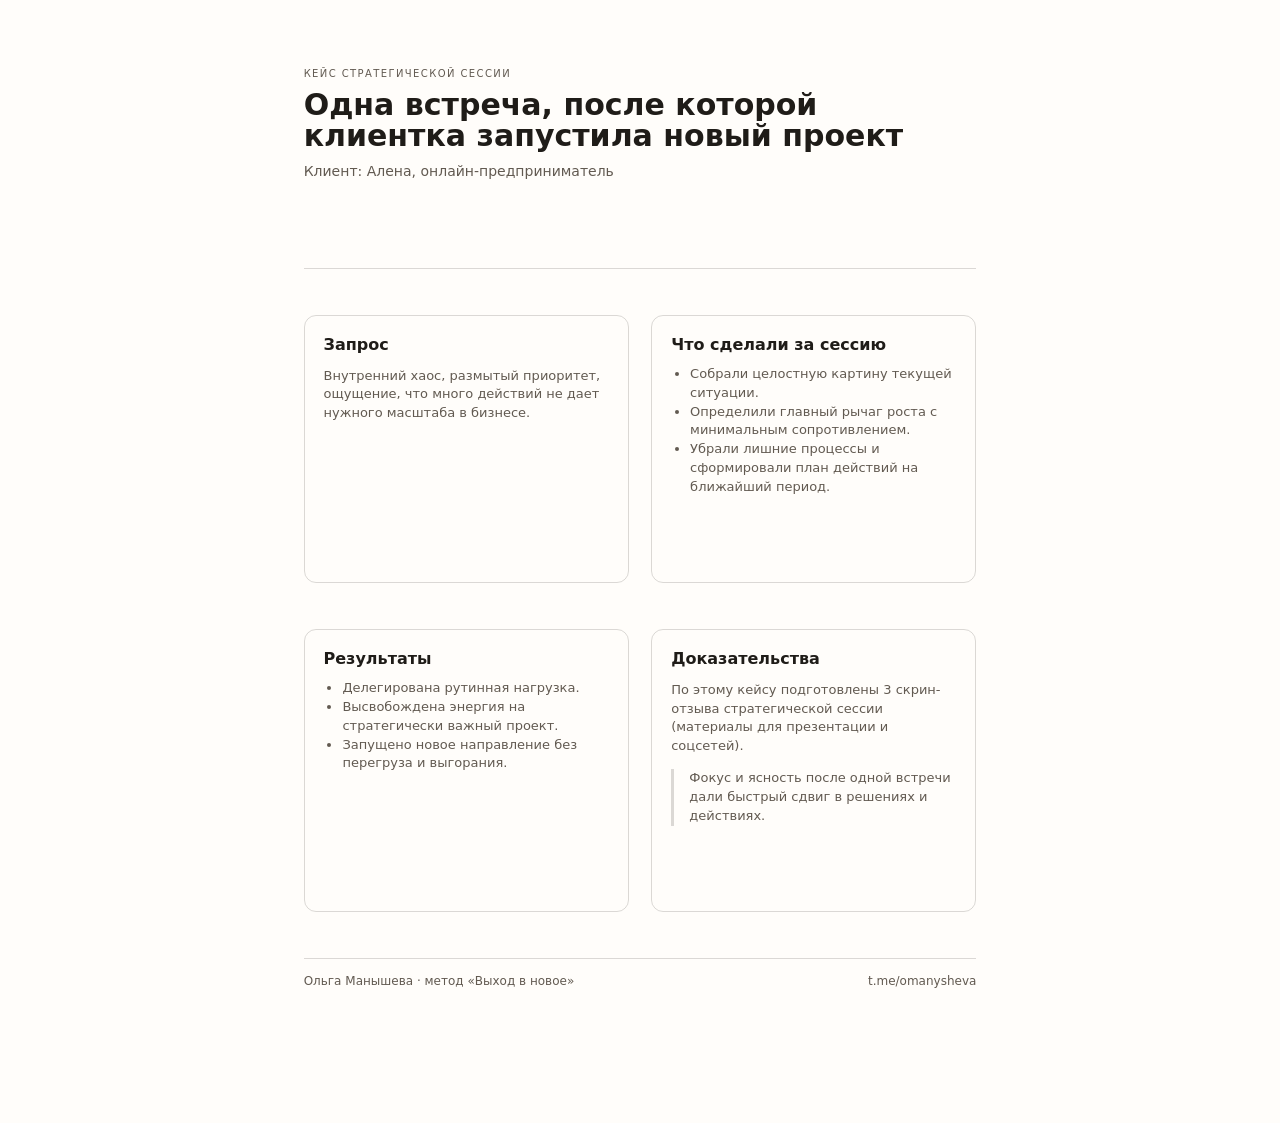
==== case-alena-strategy.html @ fb4fc131 "Add files via upload" ====
<!DOCTYPE html>
<html lang="ru">
<head>
  <meta charset="UTF-8" />
  <meta name="viewport" content="width=device-width, initial-scale=1.0" />
  <title>Кейс Алены — Ольга Манышева</title>
  <link rel="stylesheet" href="case-pdf.css" />
</head>
<body>
  <article class="sheet">
    <header class="head">
      <p class="eyebrow">Кейс стратегической сессии</p>
      <h1>Одна встреча, после которой клиентка запустила новый проект</h1>
      <p class="subtitle">Клиент: Алена, онлайн-предприниматель</p>
    </header>

    <section class="grid">
      <div class="card">
        <h2>Запрос</h2>
        <p>Внутренний хаос, размытый приоритет, ощущение, что много действий не дает нужного масштаба в бизнесе.</p>
      </div>
      <div class="card">
        <h2>Что сделали за сессию</h2>
        <ul>
          <li>Собрали целостную картину текущей ситуации.</li>
          <li>Определили главный рычаг роста с минимальным сопротивлением.</li>
          <li>Убрали лишние процессы и сформировали план действий на ближайший период.</li>
        </ul>
      </div>
    </section>

    <section class="grid">
      <div class="card">
        <h2>Результаты</h2>
        <ul>
          <li>Делегирована рутинная нагрузка.</li>
          <li>Высвобождена энергия на стратегически важный проект.</li>
          <li>Запущено новое направление без перегруза и выгорания.</li>
        </ul>
      </div>
      <div class="card">
        <h2>Доказательства</h2>
        <p>По этому кейсу подготовлены 3 скрин-отзыва стратегической сессии (материалы для презентации и соцсетей).</p>
        <p class="quote">Фокус и ясность после одной встречи дали быстрый сдвиг в решениях и действиях.</p>
      </div>
    </section>

    <footer class="foot">
      <span>Ольга Манышева · метод «Выход в новое»</span>
      <span>t.me/omanysheva</span>
    </footer>
  </article>
</body>
</html>
---- case-pdf.css ----
:root {
  --text: #1f1c18;
  --muted: #625a51;
  --line: rgba(31, 28, 24, 0.16);
  --bg: #fffdfa;
}

*,
*::before,
*::after { box-sizing: border-box; }

body {
  margin: 0;
  font-family: Inter, system-ui, sans-serif;
  color: var(--text);
  background: var(--bg);
}

.sheet {
  width: 210mm;
  min-height: 297mm;
  margin: 0 auto;
  padding: 18mm 16mm;
  display: grid;
  gap: 12mm;
}

.head {
  border-bottom: 1px solid var(--line);
  padding-bottom: 6mm;
}

.eyebrow {
  margin: 0 0 3mm;
  font-size: 10px;
  letter-spacing: 0.14em;
  text-transform: uppercase;
  color: var(--muted);
}

h1 {
  margin: 0 0 3mm;
  font-size: 30px;
  line-height: 1.02;
}

.subtitle {
  margin: 0;
  color: var(--muted);
  font-size: 14px;
}

.grid {
  display: grid;
  grid-template-columns: 1fr 1fr;
  gap: 6mm;
}

.card {
  border: 1px solid var(--line);
  border-radius: 12px;
  padding: 5mm;
}

.card h2 {
  margin: 0 0 3mm;
  font-size: 16px;
}

.card p,
.card li {
  font-size: 13px;
  line-height: 1.45;
  color: var(--muted);
}

.card ul {
  margin: 0;
  padding-left: 5mm;
}

.quote {
  border-left: 3px solid var(--line);
  padding-left: 4mm;
  margin: 0;
  font-size: 14px;
  color: var(--text);
}

.foot {
  border-top: 1px solid var(--line);
  padding-top: 4mm;
  display: flex;
  justify-content: space-between;
  gap: 4mm;
  color: var(--muted);
  font-size: 12px;
}

@media print {
  body { background: #fff; }
  .sheet { margin: 0; padding: 14mm 12mm; }
}
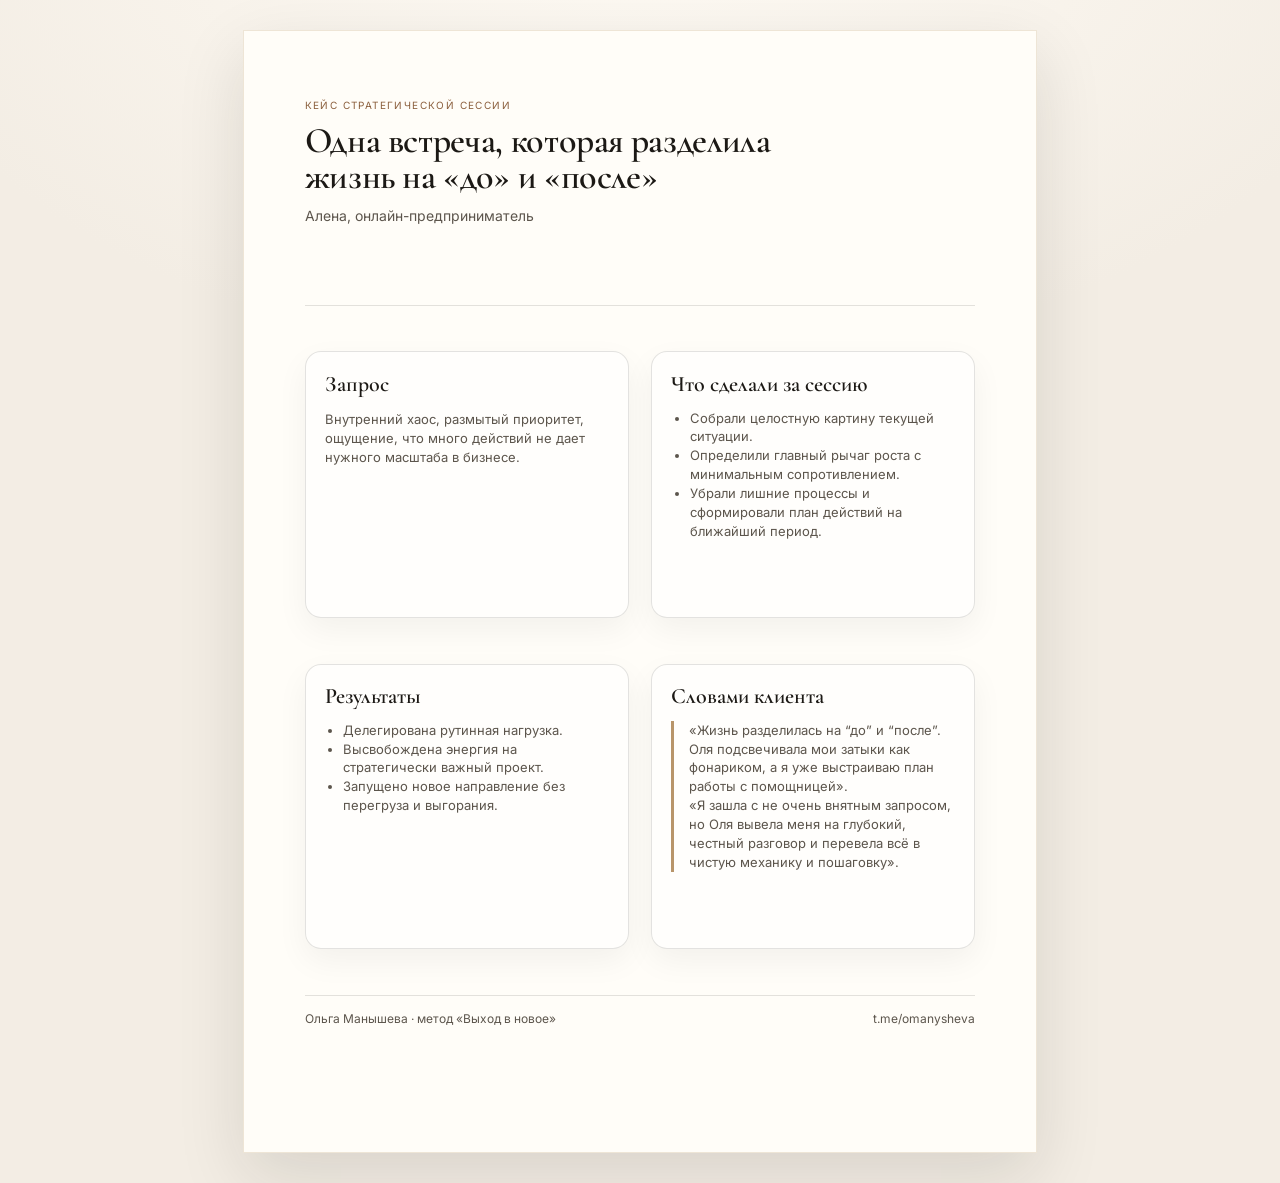
==== commit 3757537b: "добавили изменения добавили все изменения" ====
--- a/case-alena-strategy.html
+++ b/case-alena-strategy.html
@@ -10,8 +10,8 @@
   <article class="sheet">
     <header class="head">
       <p class="eyebrow">Кейс стратегической сессии</p>
-      <h1>Одна встреча, после которой клиентка запустила новый проект</h1>
-      <p class="subtitle">Клиент: Алена, онлайн-предприниматель</p>
+      <h1>Одна встреча, которая разделила жизнь на «до» и «после»</h1>
+      <p class="subtitle">Алена, онлайн-предприниматель</p>
     </header>
 
     <section class="grid">
@@ -39,9 +39,9 @@
         </ul>
       </div>
       <div class="card">
-        <h2>Доказательства</h2>
-        <p>По этому кейсу подготовлены 3 скрин-отзыва стратегической сессии (материалы для презентации и соцсетей).</p>
-        <p class="quote">Фокус и ясность после одной встречи дали быстрый сдвиг в решениях и действиях.</p>
+        <h2>Словами клиента</h2>
+        <p class="quote">«Жизнь разделилась на “до” и “после”. Оля подсвечивала мои затыки как фонариком, а я уже выстраиваю план работы с помощницей».</p>
+        <p class="quote">«Я зашла с не очень внятным запросом, но Оля вывела меня на глубокий, честный разговор и перевела всё в чистую механику и пошаговку».</p>
       </div>
     </section>
 
--- a/case-pdf.css
+++ b/case-pdf.css
@@ -1,8 +1,14 @@
+@import url("https://fonts.googleapis.com/css2?family=Cormorant+Garamond:wght@500;600;700&family=Inter:wght@400;500;600;700&display=swap");
+
 :root {
-  --text: #1f1c18;
-  --muted: #625a51;
-  --line: rgba(31, 28, 24, 0.16);
-  --bg: #fffdfa;
+  --text: #1c1915;
+  --muted: #5c554c;
+  --line: rgba(28, 25, 21, 0.12);
+  --bg: #f3ede4;
+  --surface: #fffdf8;
+  --accent: #8b5f3d;
+  --gold: #b8956a;
+  --font-display: "Cormorant Garamond", "Times New Roman", serif;
 }
 
 *,
@@ -13,16 +19,19 @@
   margin: 0;
   font-family: Inter, system-ui, sans-serif;
   color: var(--text);
-  background: var(--bg);
+  background: radial-gradient(120% 80% at 50% -10%, rgba(255, 251, 244, 0.9) 0%, var(--bg) 52%);
 }
 
 .sheet {
   width: 210mm;
   min-height: 297mm;
-  margin: 0 auto;
+  margin: 8mm auto;
   padding: 18mm 16mm;
   display: grid;
   gap: 12mm;
+  background: var(--surface);
+  box-shadow: 0 24px 64px rgba(25, 23, 20, 0.12);
+  border: 1px solid rgba(184, 149, 106, 0.24);
 }
 
 .head {
@@ -35,13 +44,17 @@
   font-size: 10px;
   letter-spacing: 0.14em;
   text-transform: uppercase;
-  color: var(--muted);
+  color: var(--accent);
 }
 
 h1 {
   margin: 0 0 3mm;
-  font-size: 30px;
+  font-family: var(--font-display);
+  font-size: 36px;
+  font-weight: 600;
   line-height: 1.02;
+  letter-spacing: -0.01em;
+  text-wrap: balance;
 }
 
 .subtitle {
@@ -58,13 +71,17 @@
 
 .card {
   border: 1px solid var(--line);
-  border-radius: 12px;
+  border-radius: 16px;
   padding: 5mm;
+  background: rgba(255, 255, 255, 0.58);
+  box-shadow: 0 12px 32px rgba(25, 23, 20, 0.05);
 }
 
 .card h2 {
   margin: 0 0 3mm;
-  font-size: 16px;
+  font-family: var(--font-display);
+  font-size: 22px;
+  font-weight: 600;
 }
 
 .card p,
@@ -80,7 +97,7 @@
 }
 
 .quote {
-  border-left: 3px solid var(--line);
+  border-left: 3px solid var(--gold);
   padding-left: 4mm;
   margin: 0;
   font-size: 14px;
@@ -98,6 +115,12 @@
 }
 
 @media print {
+  @page { size: A4 portrait; margin: 0; }
   body { background: #fff; }
-  .sheet { margin: 0; padding: 14mm 12mm; }
+  .sheet {
+    margin: 0;
+    padding: 14mm 12mm;
+    box-shadow: none;
+    border: 0;
+  }
 }
